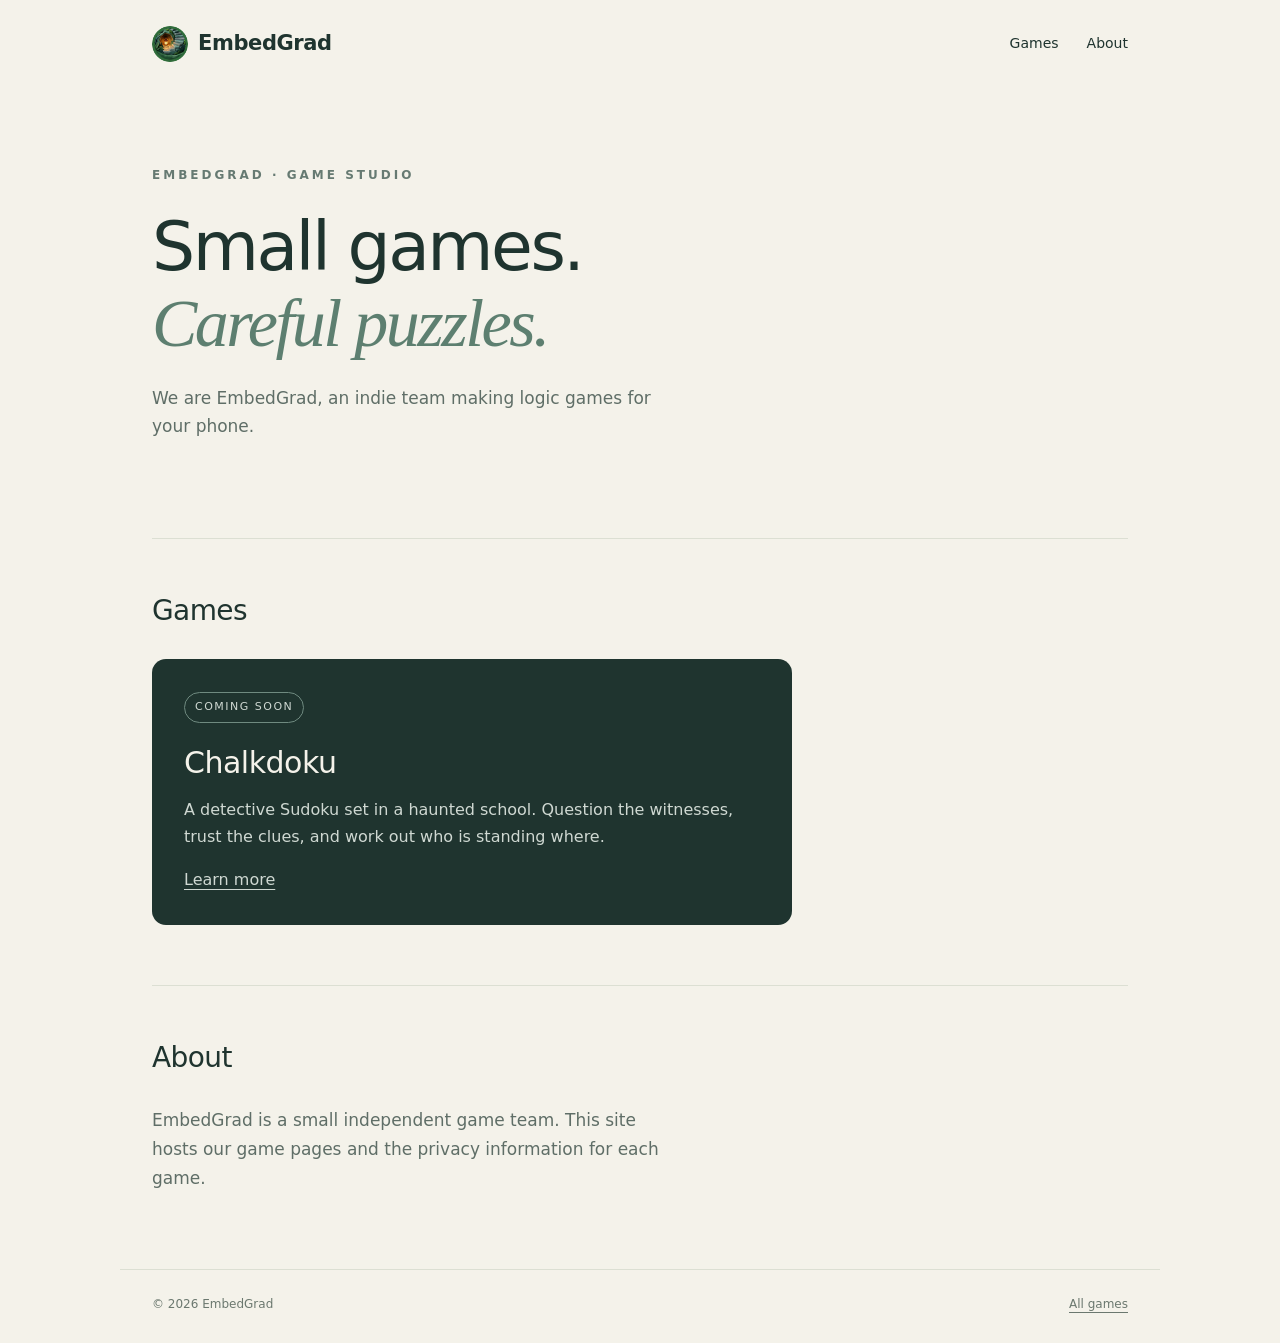
==== en/index.html @ cf071e27 "feat: 团队 logo（台阶与灯徽章）、小图标、favicon，页头加图标 Co-Authored-By: Claude Sonnet 5.5 <noreply@anthropic.com>" ====
<!doctype html>
<html lang="en">
<head>
<meta charset="utf-8">
<meta name="viewport" content="width=device-width,initial-scale=1">
<title>EmbedGrad — Game Studio</title>
<meta name="description" content="EmbedGrad is an indie game team. Our first game, Chalkdoku, is a detective Sudoku set in a haunted school.">
<meta name="theme-color" content="#1f342f">
<link rel="stylesheet" href="/assets/style.css">
<link rel="canonical" href="https://embedgrad.github.io/en/">
<link rel="icon" href="/favicon.ico" sizes="any"><link rel="icon" type="image/png" sizes="32x32" href="/assets/brand/icon-32.png"><link rel="icon" type="image/png" sizes="192x192" href="/assets/brand/icon-192.png"><link rel="apple-touch-icon" href="/assets/brand/apple-touch-icon.png"></head>
<body>
<header>
  <a class="brand" href="/en/" aria-label="EmbedGrad home"><img src="/assets/brand/icon-64.png" width="36" height="36" alt="">EmbedGrad</a>
  <nav aria-label="Main navigation"><a href="/en/#games">Games</a><a href="/en/#about">About</a></nav>
</header>
<main>
  <section class="hero">
    <span class="eyebrow">EmbedGrad · Game Studio</span>
    <h1>Small games.<br><em>Careful puzzles.</em></h1>
    <p class="lead">We are EmbedGrad, an indie team making logic games for your phone.</p>
  </section>
  <section class="section" id="games">
    <h2>Games</h2>
    <article class="game-card">
      <span class="tag">Coming soon</span>
      <h3>Chalkdoku</h3>
      <p>A detective Sudoku set in a haunted school. Question the witnesses, trust the clues, and work out who is standing where.</p>
      <p style="margin-top:16px"><a href="/en/games/chalkdoku/">Learn more</a></p>
    </article>
  </section>
  <section class="section" id="about">
    <h2>About</h2>
    <p class="lead">EmbedGrad is a small independent game team. This site hosts our game pages and the privacy information for each game.</p>
  </section>
</main>
<footer><span>© 2026 EmbedGrad</span><a href="/en/#games">All games</a></footer>
</body>
</html>
---- assets/style.css ----
*{box-sizing:border-box}
html{scroll-behavior:smooth}
body{margin:0;background:#f4f2ea;color:#1f342f;font-family:Inter,"Segoe UI",system-ui,sans-serif;line-height:1.7}
a{color:inherit;text-underline-offset:4px}
a:hover{color:#8a6a3a}
a:focus-visible{outline:3px solid #b47b36;outline-offset:4px}
header,main,footer{max-width:1040px;margin:auto;padding:0 32px}
header{height:88px;display:flex;align-items:center;justify-content:space-between;gap:20px}
.brand{display:inline-flex;align-items:center;gap:10px;font-weight:700;font-size:21px;letter-spacing:-.4px;text-decoration:none}
.brand img{display:block;border-radius:50%}
nav{display:flex;gap:28px;font-size:14px}
nav a{text-decoration:none}
.eyebrow{font-size:12px;letter-spacing:3px;text-transform:uppercase;font-weight:600;color:#667a72}
.hero{padding:72px 0 80px}
h1,h2,h3,p{margin-top:0}
h1{font-size:clamp(40px,6vw,68px);line-height:1.12;letter-spacing:-2.5px;font-weight:500;margin:22px 0}
h1 em{font-family:Georgia,serif;font-weight:400;color:#5d7f70}
.lead{color:#5f6e67;max-width:520px;font-size:17px}
.section{padding:48px 0 60px;border-top:1px solid #dcdfd3}
h2{font-size:28px;font-weight:500;letter-spacing:-.6px;margin-bottom:24px}
.game-card{padding:32px;background:#1f342f;color:#f4f2ea;border-radius:14px;max-width:640px}
.game-card h3{font-size:30px;font-weight:500;margin:14px 0 8px;letter-spacing:-.5px}
.game-card p{color:#cfd8d2;margin-bottom:0}
.tag{font-size:11px;letter-spacing:1.5px;text-transform:uppercase;border:1px solid #6f8a80;border-radius:20px;padding:5px 10px;display:inline-block;color:#cfd8d2}
.legal-hero{padding:48px 0 32px}
.legal-hero h1{font-size:44px;letter-spacing:-1.6px;margin:16px 0}
.policy{max-width:760px;padding-bottom:70px}
.policy h2{font-size:22px;margin:34px 0 12px}
.policy p,.policy li{font-size:15px;color:#4a5e55}
.policy li+li{margin-top:8px}
.note{border-left:3px solid #9d8c5b;background:#ece9d8;padding:14px 18px;font-size:14px}
footer{border-top:1px solid #dcdfd3;display:flex;justify-content:space-between;flex-wrap:wrap;gap:12px 20px;padding-top:24px;padding-bottom:28px;font-size:12px;color:#6b786f}
@media(max-width:760px){header,main,footer{padding-left:20px;padding-right:20px}header{height:72px}.hero{padding:40px 0 48px}.game-card{padding:22px}.legal-hero h1{font-size:34px}}
@media(prefers-reduced-motion:reduce){html{scroll-behavior:auto}}
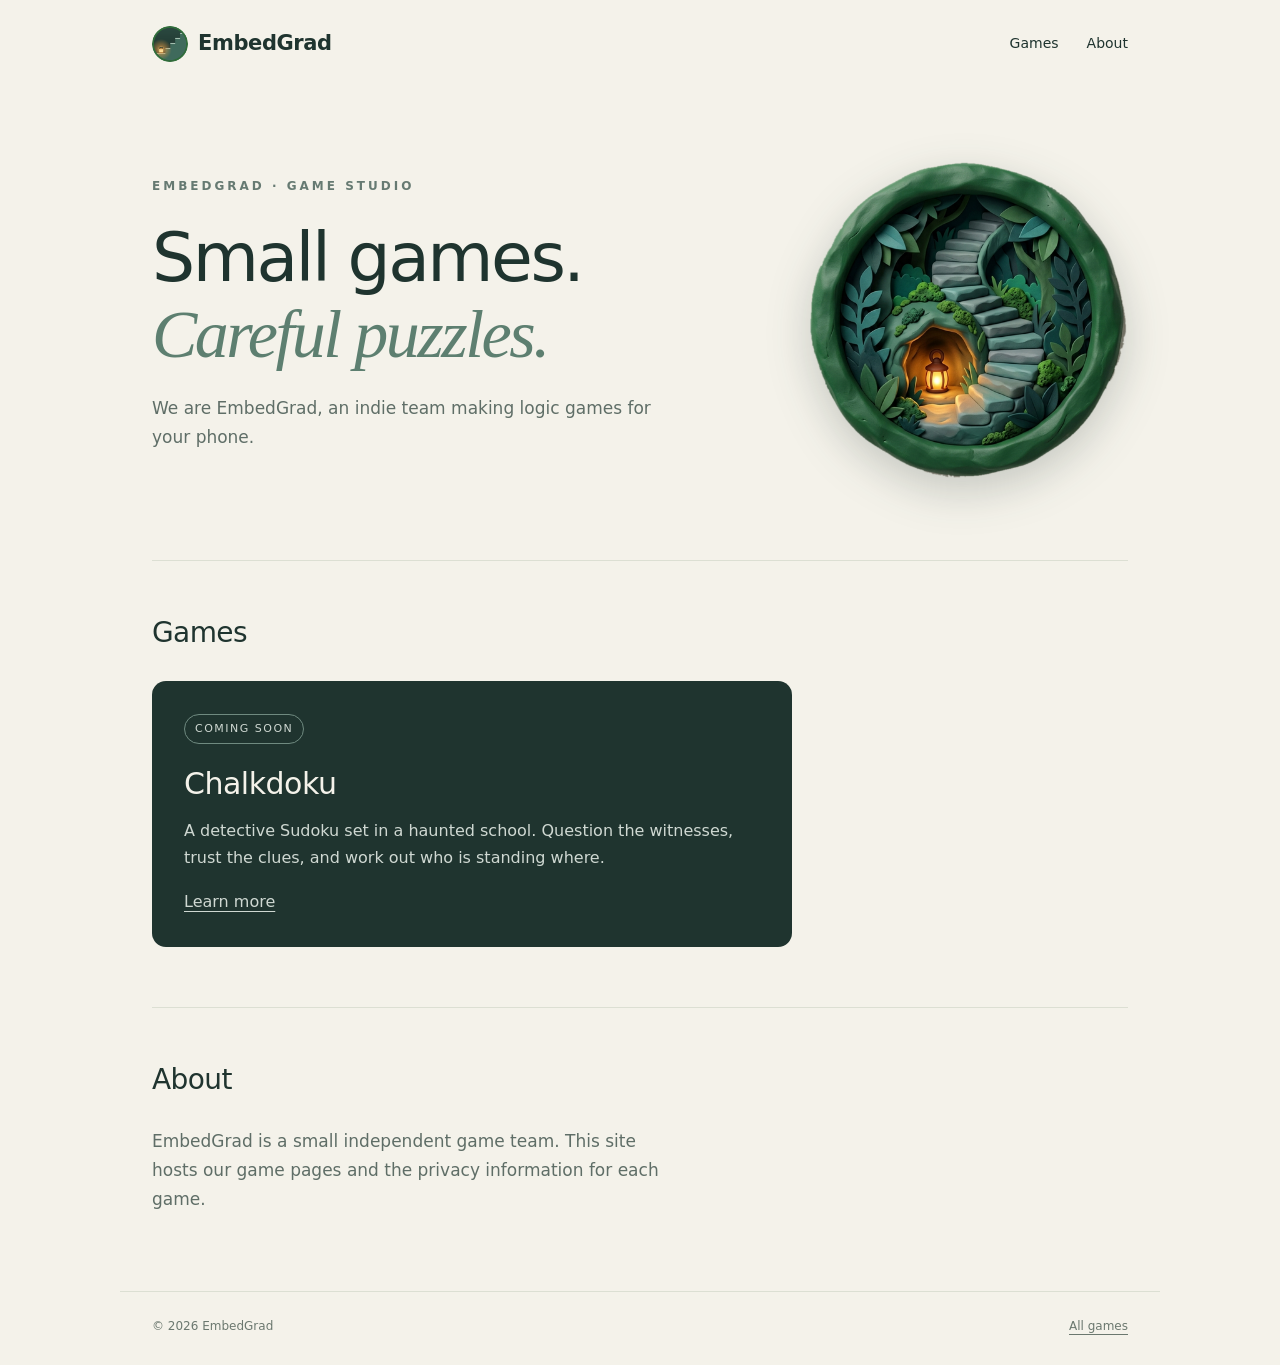
==== commit 0f3b2e41: "feat: 另绘简易图标（页头/favicon/Play），详细徽章作首页大图 Co-Authored-By: Claude Sonnet 5.5 <noreply@anthropic.com>" ====
--- a/en/index.html
+++ b/en/index.html
@@ -8,17 +8,20 @@
 <meta name="theme-color" content="#1f342f">
 <link rel="stylesheet" href="/assets/style.css">
 <link rel="canonical" href="https://embedgrad.github.io/en/">
-<link rel="icon" href="/favicon.ico" sizes="any"><link rel="icon" type="image/png" sizes="32x32" href="/assets/brand/icon-32.png"><link rel="icon" type="image/png" sizes="192x192" href="/assets/brand/icon-192.png"><link rel="apple-touch-icon" href="/assets/brand/apple-touch-icon.png"></head>
+<link rel="icon" href="/favicon.ico" sizes="any"><link rel="icon" type="image/svg+xml" href="/assets/brand/icon.svg"><link rel="icon" type="image/png" sizes="32x32" href="/assets/brand/icon-32.png"><link rel="icon" type="image/png" sizes="192x192" href="/assets/brand/icon-192.png"><link rel="apple-touch-icon" href="/assets/brand/apple-touch-icon.png"></head>
 <body>
 <header>
   <a class="brand" href="/en/" aria-label="EmbedGrad home"><img src="/assets/brand/icon-64.png" width="36" height="36" alt="">EmbedGrad</a>
   <nav aria-label="Main navigation"><a href="/en/#games">Games</a><a href="/en/#about">About</a></nav>
 </header>
 <main>
-  <section class="hero">
-    <span class="eyebrow">EmbedGrad · Game Studio</span>
-    <h1>Small games.<br><em>Careful puzzles.</em></h1>
-    <p class="lead">We are EmbedGrad, an indie team making logic games for your phone.</p>
+  <section class="hero hero-split">
+    <div>
+      <span class="eyebrow">EmbedGrad · Game Studio</span>
+      <h1>Small games.<br><em>Careful puzzles.</em></h1>
+      <p class="lead">We are EmbedGrad, an indie team making logic games for your phone.</p>
+    </div>
+    <img class="hero-mark" src="/assets/brand/logo-512.png" width="320" height="320" alt="EmbedGrad emblem: a stone stairway winding down to a small lantern in a mossy hollow">
   </section>
   <section class="section" id="games">
     <h2>Games</h2>
--- a/assets/style.css
+++ b/assets/style.css
@@ -12,6 +12,8 @@
 nav a{text-decoration:none}
 .eyebrow{font-size:12px;letter-spacing:3px;text-transform:uppercase;font-weight:600;color:#667a72}
 .hero{padding:72px 0 80px}
+.hero-split{display:flex;align-items:center;justify-content:space-between;gap:48px}
+.hero-mark{flex:none;width:320px;height:auto;filter:drop-shadow(0 14px 22px rgba(31,52,47,.22))}
 h1,h2,h3,p{margin-top:0}
 h1{font-size:clamp(40px,6vw,68px);line-height:1.12;letter-spacing:-2.5px;font-weight:500;margin:22px 0}
 h1 em{font-family:Georgia,serif;font-weight:400;color:#5d7f70}
@@ -30,5 +32,5 @@
 .policy li+li{margin-top:8px}
 .note{border-left:3px solid #9d8c5b;background:#ece9d8;padding:14px 18px;font-size:14px}
 footer{border-top:1px solid #dcdfd3;display:flex;justify-content:space-between;flex-wrap:wrap;gap:12px 20px;padding-top:24px;padding-bottom:28px;font-size:12px;color:#6b786f}
-@media(max-width:760px){header,main,footer{padding-left:20px;padding-right:20px}header{height:72px}.hero{padding:40px 0 48px}.game-card{padding:22px}.legal-hero h1{font-size:34px}}
+@media(max-width:760px){.hero-split{flex-direction:column-reverse;align-items:flex-start;gap:28px}.hero-mark{width:200px}header,main,footer{padding-left:20px;padding-right:20px}header{height:72px}.hero{padding:40px 0 48px}.game-card{padding:22px}.legal-hero h1{font-size:34px}}
 @media(prefers-reduced-motion:reduce){html{scroll-behavior:auto}}
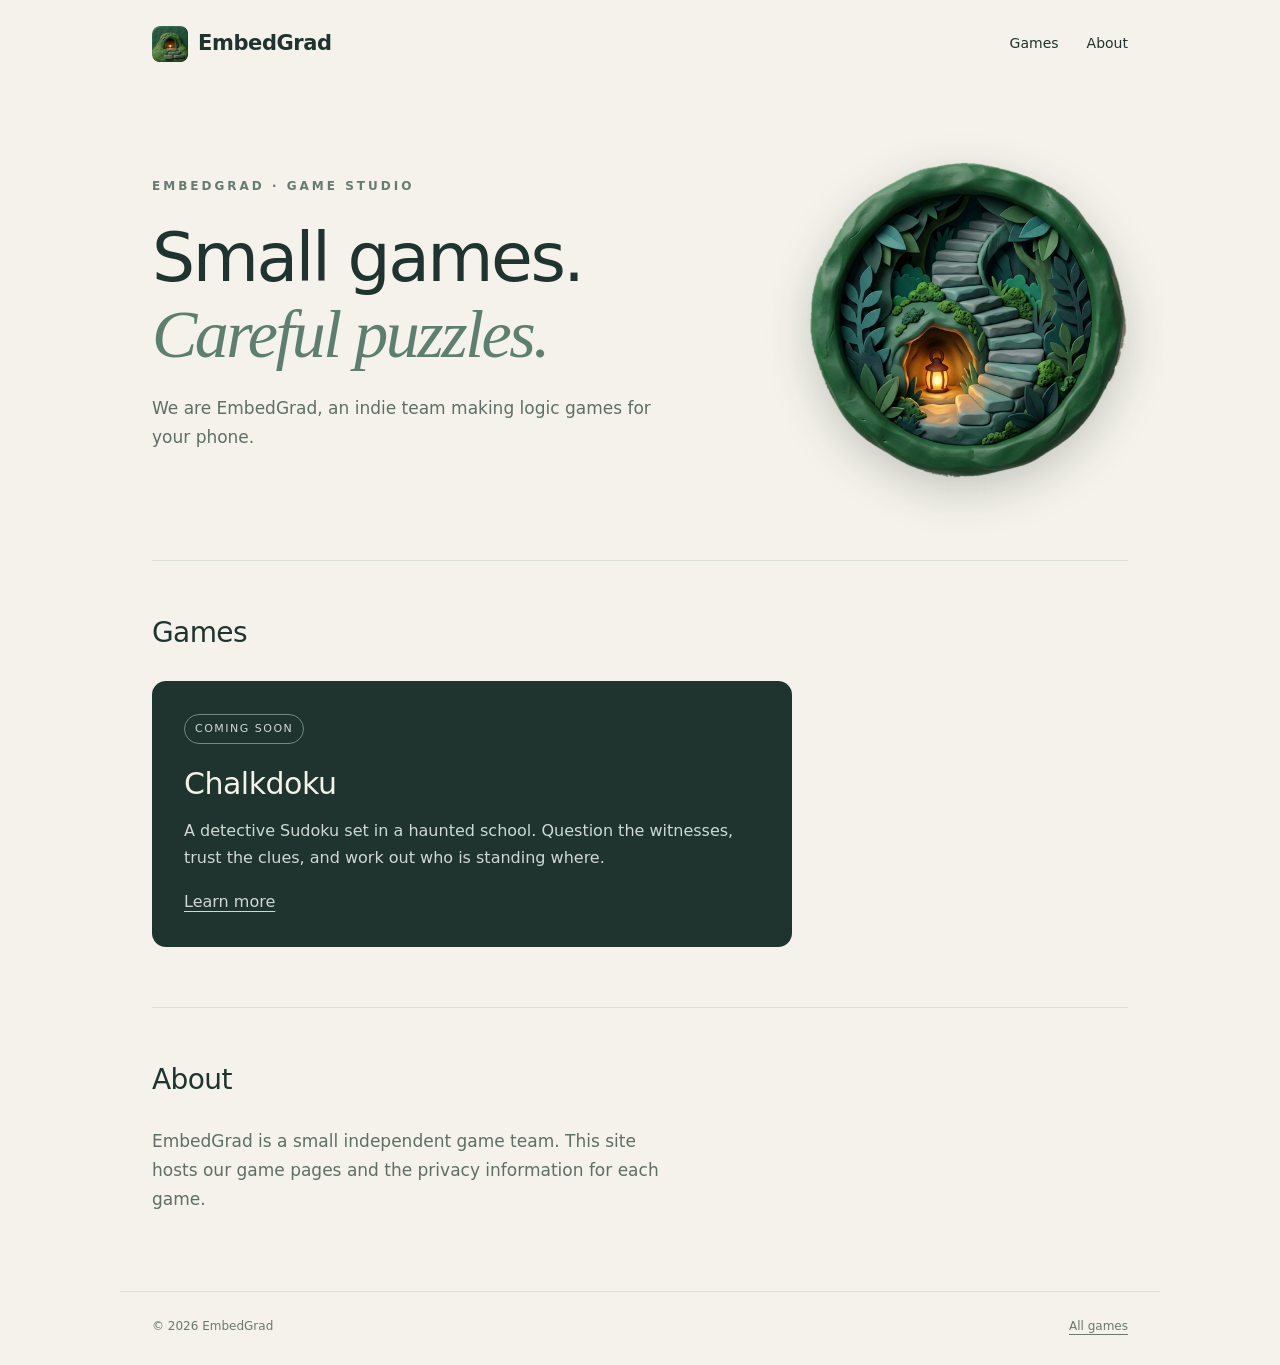
==== commit f73a599c: "feat: 简易图标改为泥塑山洞加灯（由大徽章生成），移除 SVG 图标 Co-Authored-By: Claude Sonnet 5.5 <noreply@anthropic.com>" ====
--- a/en/index.html
+++ b/en/index.html
@@ -8,7 +8,7 @@
 <meta name="theme-color" content="#1f342f">
 <link rel="stylesheet" href="/assets/style.css">
 <link rel="canonical" href="https://embedgrad.github.io/en/">
-<link rel="icon" href="/favicon.ico" sizes="any"><link rel="icon" type="image/svg+xml" href="/assets/brand/icon.svg"><link rel="icon" type="image/png" sizes="32x32" href="/assets/brand/icon-32.png"><link rel="icon" type="image/png" sizes="192x192" href="/assets/brand/icon-192.png"><link rel="apple-touch-icon" href="/assets/brand/apple-touch-icon.png"></head>
+<link rel="icon" href="/favicon.ico" sizes="any"><link rel="icon" type="image/png" sizes="32x32" href="/assets/brand/icon-32.png"><link rel="icon" type="image/png" sizes="192x192" href="/assets/brand/icon-192.png"><link rel="apple-touch-icon" href="/assets/brand/apple-touch-icon.png"></head>
 <body>
 <header>
   <a class="brand" href="/en/" aria-label="EmbedGrad home"><img src="/assets/brand/icon-64.png" width="36" height="36" alt="">EmbedGrad</a>
--- a/assets/style.css
+++ b/assets/style.css
@@ -7,7 +7,7 @@
 header,main,footer{max-width:1040px;margin:auto;padding:0 32px}
 header{height:88px;display:flex;align-items:center;justify-content:space-between;gap:20px}
 .brand{display:inline-flex;align-items:center;gap:10px;font-weight:700;font-size:21px;letter-spacing:-.4px;text-decoration:none}
-.brand img{display:block;border-radius:50%}
+.brand img{display:block}
 nav{display:flex;gap:28px;font-size:14px}
 nav a{text-decoration:none}
 .eyebrow{font-size:12px;letter-spacing:3px;text-transform:uppercase;font-weight:600;color:#667a72}
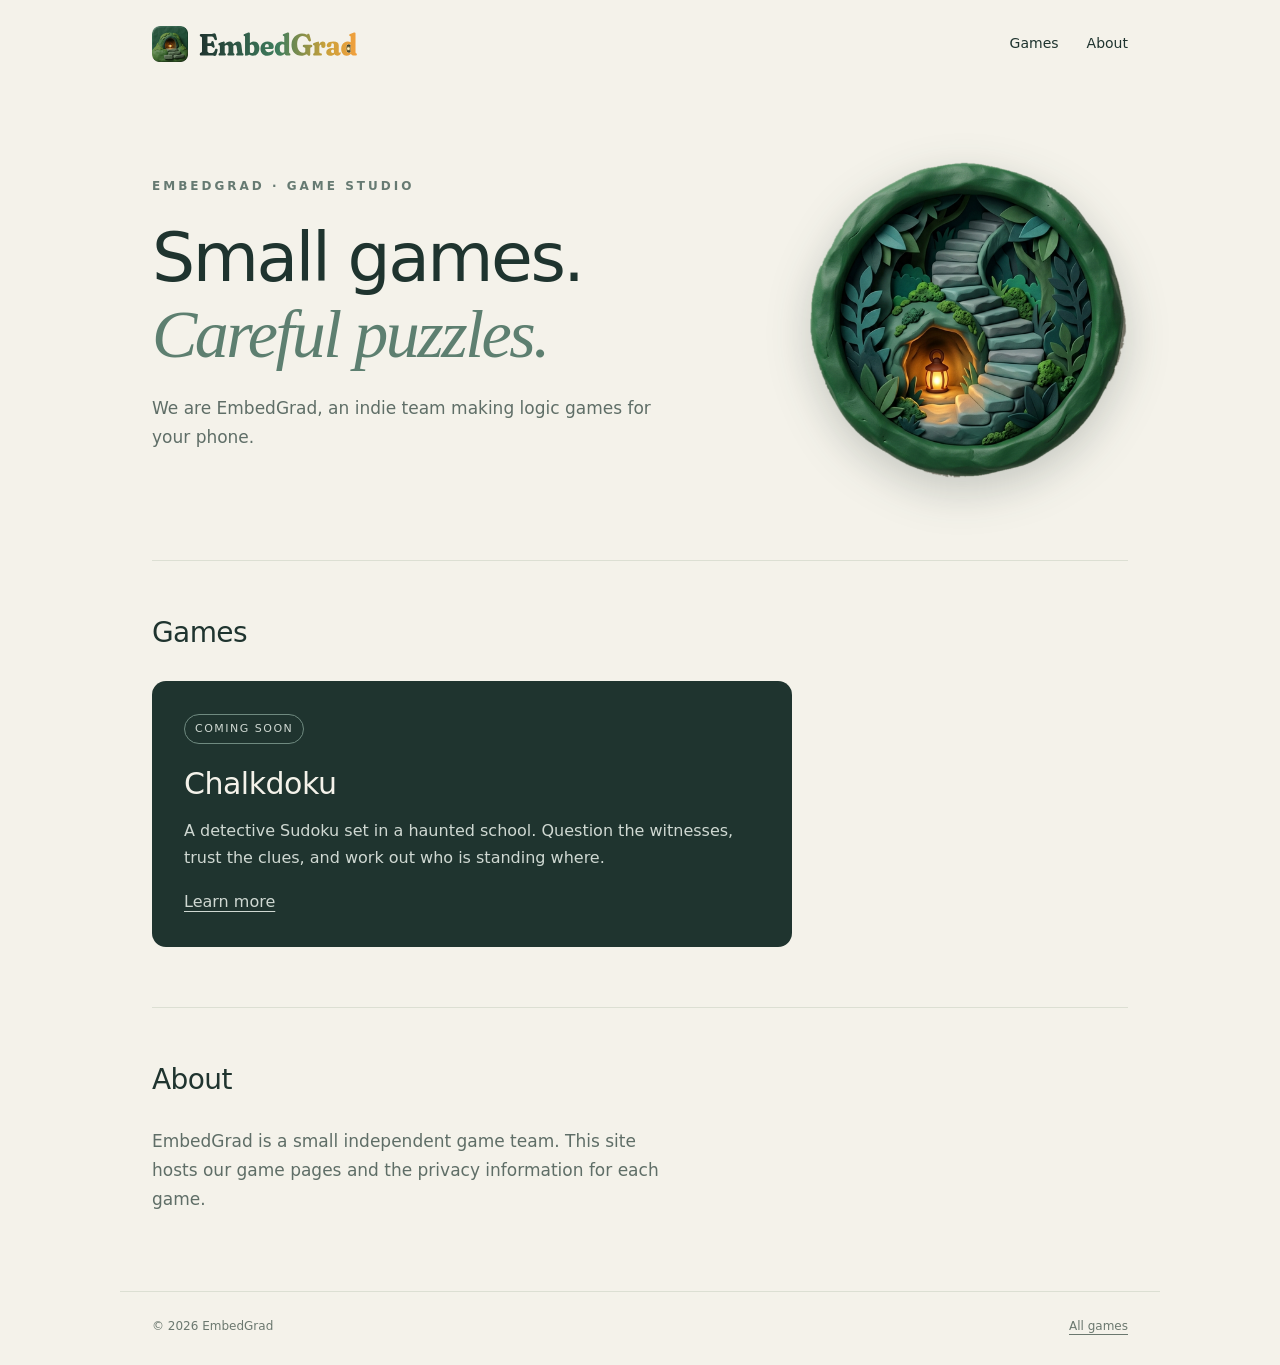
==== commit 2e9df93d: "feat: EmbedGrad 字标（渐变加 d 里的亮点）、横竖排组合、分享预览图，页头换用字标 Co-Authored-By: Claude Sonnet 5.5 <noreply@anthrop" ====
--- a/en/index.html
+++ b/en/index.html
@@ -8,10 +8,10 @@
 <meta name="theme-color" content="#1f342f">
 <link rel="stylesheet" href="/assets/style.css">
 <link rel="canonical" href="https://embedgrad.github.io/en/">
-<link rel="icon" href="/favicon.ico" sizes="any"><link rel="icon" type="image/png" sizes="32x32" href="/assets/brand/icon-32.png"><link rel="icon" type="image/png" sizes="192x192" href="/assets/brand/icon-192.png"><link rel="apple-touch-icon" href="/assets/brand/apple-touch-icon.png"></head>
+<meta property="og:type" content="website"><meta property="og:title" content="EmbedGrad"><meta property="og:url" content="https://embedgrad.github.io/en/"><meta property="og:image" content="https://embedgrad.github.io/assets/brand/social-preview.png"><meta name="twitter:card" content="summary_large_image"><link rel="icon" href="/favicon.ico" sizes="any"><link rel="icon" type="image/png" sizes="32x32" href="/assets/brand/icon-32.png"><link rel="icon" type="image/png" sizes="192x192" href="/assets/brand/icon-192.png"><link rel="apple-touch-icon" href="/assets/brand/apple-touch-icon.png"></head>
 <body>
 <header>
-  <a class="brand" href="/en/" aria-label="EmbedGrad home"><img src="/assets/brand/icon-64.png" width="36" height="36" alt="">EmbedGrad</a>
+  <a class="brand" href="/en/" aria-label="EmbedGrad home"><img src="/assets/brand/icon-64.png" width="36" height="36" alt=""><img class="wordmark" src="/assets/brand/wordmark.svg" height="26" alt="EmbedGrad"></a>
   <nav aria-label="Main navigation"><a href="/en/#games">Games</a><a href="/en/#about">About</a></nav>
 </header>
 <main>
--- a/assets/style.css
+++ b/assets/style.css
@@ -8,6 +8,7 @@
 header{height:88px;display:flex;align-items:center;justify-content:space-between;gap:20px}
 .brand{display:inline-flex;align-items:center;gap:10px;font-weight:700;font-size:21px;letter-spacing:-.4px;text-decoration:none}
 .brand img{display:block}
+.brand img.wordmark{height:26px;width:auto}
 nav{display:flex;gap:28px;font-size:14px}
 nav a{text-decoration:none}
 .eyebrow{font-size:12px;letter-spacing:3px;text-transform:uppercase;font-weight:600;color:#667a72}
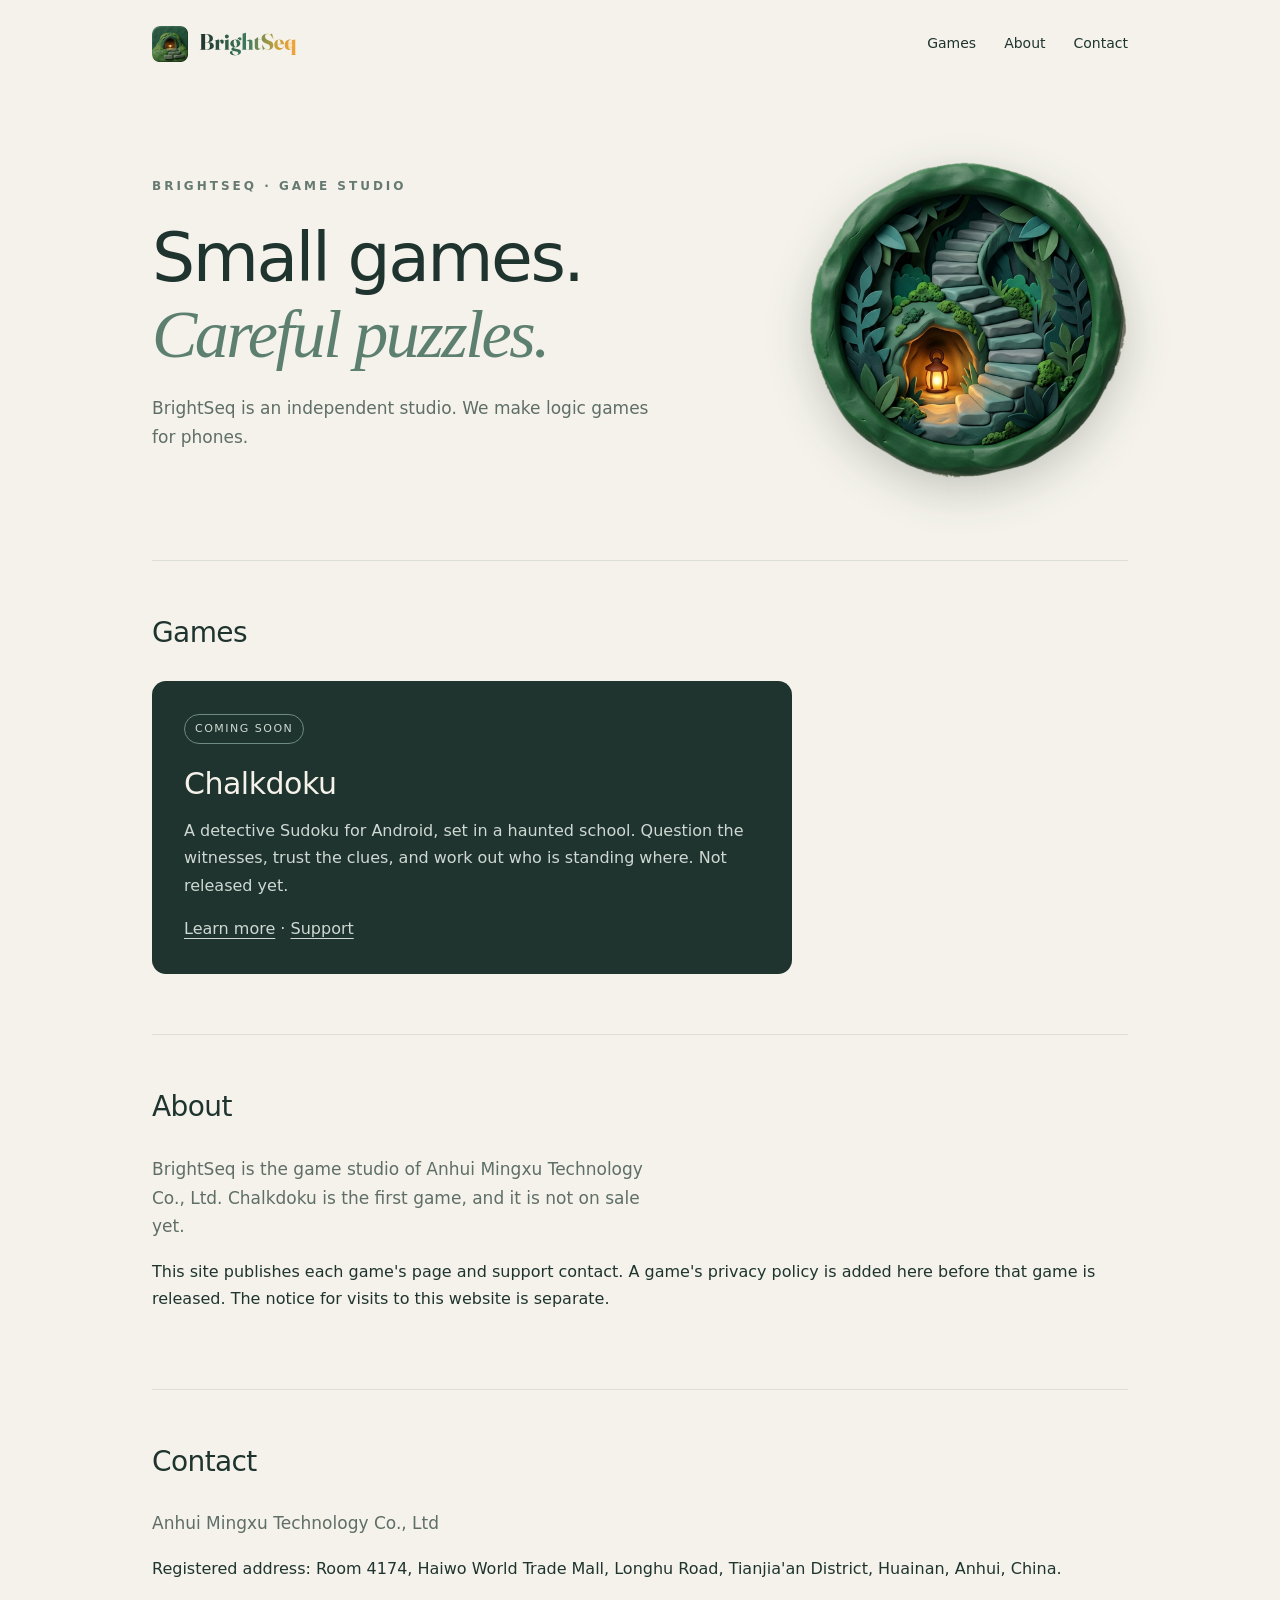
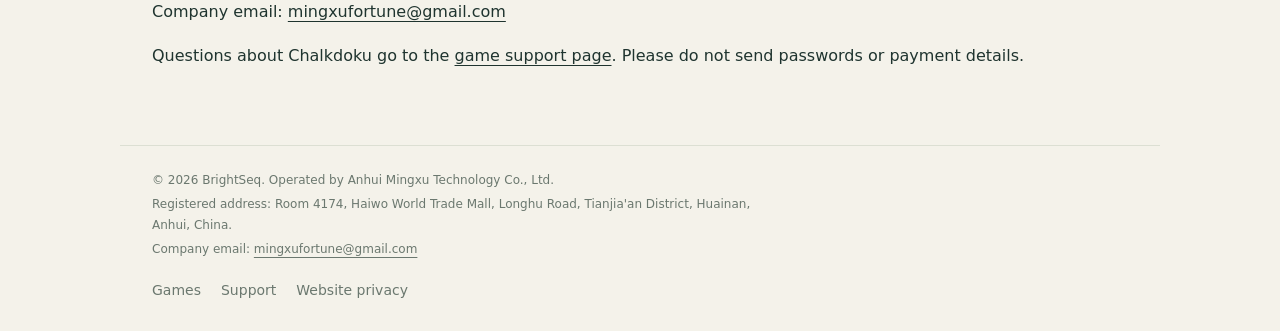
==== commit 185cbaf4: "feat: 将站点标识改为 BrightSeq，并公开公司主体 页头字标与分享图改为 BrightSeq。首页、页脚和网站隐私说明写明 Anhui Mingxu Technology Co., Ltd" ====
--- a/en/index.html
+++ b/en/index.html
@@ -3,40 +3,59 @@
 <head>
 <meta charset="utf-8">
 <meta name="viewport" content="width=device-width,initial-scale=1">
-<title>EmbedGrad — Game Studio</title>
-<meta name="description" content="EmbedGrad is an indie game team. Our first game, Chalkdoku, is a detective Sudoku set in a haunted school.">
+<title>BrightSeq — Game Studio</title>
+<meta name="description" content="BrightSeq is an independent studio making logic games. Chalkdoku, a detective Sudoku for Android, is not released yet.">
 <meta name="theme-color" content="#1f342f">
 <link rel="stylesheet" href="/assets/style.css">
-<link rel="canonical" href="https://embedgrad.github.io/en/">
-<meta property="og:type" content="website"><meta property="og:title" content="EmbedGrad"><meta property="og:url" content="https://embedgrad.github.io/en/"><meta property="og:image" content="https://embedgrad.github.io/assets/brand/social-preview.png"><meta name="twitter:card" content="summary_large_image"><link rel="icon" href="/favicon.ico" sizes="any"><link rel="icon" type="image/png" sizes="32x32" href="/assets/brand/icon-32.png"><link rel="icon" type="image/png" sizes="192x192" href="/assets/brand/icon-192.png"><link rel="apple-touch-icon" href="/assets/brand/apple-touch-icon.png"></head>
+<link rel="canonical" href="https://brightseq.com/en/">
+<meta property="og:type" content="website"><meta property="og:site_name" content="BrightSeq"><meta property="og:title" content="BrightSeq — Game Studio"><meta property="og:description" content="BrightSeq is an independent studio making logic games. Chalkdoku, a detective Sudoku for Android, is not released yet."><meta property="og:url" content="https://brightseq.com/en/"><meta property="og:image" content="https://brightseq.com/assets/brand/social-preview.png"><meta name="twitter:card" content="summary_large_image"><link rel="icon" href="/favicon.ico" sizes="any"><link rel="icon" type="image/png" sizes="32x32" href="/assets/brand/icon-32.png"><link rel="icon" type="image/png" sizes="192x192" href="/assets/brand/icon-192.png"><link rel="apple-touch-icon" href="/assets/brand/apple-touch-icon.png">
+<script type="application/ld+json">
+{"@context":"https://schema.org","@type":"Organization","name":"BrightSeq","legalName":"Anhui Mingxu Technology Co., Ltd","url":"https://brightseq.com/en/","logo":"https://brightseq.com/assets/brand/logo-512.png","email":"mingxufortune@gmail.com","address":{"@type":"PostalAddress","streetAddress":"Room 4174, Haiwo World Trade Mall, Longhu Road, Tianjia'an District","addressLocality":"Huainan","addressRegion":"Anhui","addressCountry":"CN"}}
+</script>
+</head>
 <body>
 <header>
-  <a class="brand" href="/en/" aria-label="EmbedGrad home"><img src="/assets/brand/icon-64.png" width="36" height="36" alt=""><img class="wordmark" src="/assets/brand/wordmark.svg" height="26" alt="EmbedGrad"></a>
-  <nav aria-label="Main navigation"><a href="/en/#games">Games</a><a href="/en/#about">About</a></nav>
+  <a class="brand" href="/en/" aria-label="BrightSeq home"><img src="/assets/brand/icon-64.png" width="36" height="36" alt=""><img class="wordmark" src="/assets/brand/wordmark.svg" height="26" alt="BrightSeq"></a>
+  <nav aria-label="Main navigation"><a href="/en/#games">Games</a><a href="/en/#about">About</a><a href="/en/#contact">Contact</a></nav>
 </header>
 <main>
   <section class="hero hero-split">
     <div>
-      <span class="eyebrow">EmbedGrad · Game Studio</span>
+      <span class="eyebrow">BrightSeq · Game Studio</span>
       <h1>Small games.<br><em>Careful puzzles.</em></h1>
-      <p class="lead">We are EmbedGrad, an indie team making logic games for your phone.</p>
+      <p class="lead">BrightSeq is an independent studio. We make logic games for phones.</p>
     </div>
-    <img class="hero-mark" src="/assets/brand/logo-512.png" width="320" height="320" alt="EmbedGrad emblem: a stone stairway winding down to a small lantern in a mossy hollow">
+    <img class="hero-mark" src="/assets/brand/logo-512.png" width="320" height="320" alt="BrightSeq emblem: a stone stairway winding down to a small lantern in a mossy hollow">
   </section>
   <section class="section" id="games">
     <h2>Games</h2>
     <article class="game-card">
       <span class="tag">Coming soon</span>
       <h3>Chalkdoku</h3>
-      <p>A detective Sudoku set in a haunted school. Question the witnesses, trust the clues, and work out who is standing where.</p>
-      <p style="margin-top:16px"><a href="/en/games/chalkdoku/">Learn more</a></p>
+      <p>A detective Sudoku for Android, set in a haunted school. Question the witnesses, trust the clues, and work out who is standing where. Not released yet.</p>
+      <p style="margin-top:16px"><a href="/en/games/chalkdoku/">Learn more</a> · <a href="/en/games/chalkdoku/support/">Support</a></p>
     </article>
   </section>
   <section class="section" id="about">
     <h2>About</h2>
-    <p class="lead">EmbedGrad is a small independent game team. This site hosts our game pages and the privacy information for each game.</p>
+    <p class="lead">BrightSeq is the game studio of Anhui Mingxu Technology Co., Ltd. Chalkdoku is the first game, and it is not on sale yet.</p>
+    <p>This site publishes each game's page and support contact. A game's privacy policy is added here before that game is released. The notice for visits to this website is separate.</p>
+  </section>
+  <section class="section" id="contact">
+    <h2>Contact</h2>
+    <p class="lead">Anhui Mingxu Technology Co., Ltd</p>
+    <p>Registered address: Room 4174, Haiwo World Trade Mall, Longhu Road, Tianjia'an District, Huainan, Anhui, China.</p>
+    <p>Company email: <a href="mailto:mingxufortune@gmail.com">mingxufortune@gmail.com</a></p>
+    <p>Questions about Chalkdoku go to the <a href="/en/games/chalkdoku/support/">game support page</a>. Please do not send passwords or payment details.</p>
   </section>
 </main>
-<footer><span>© 2026 EmbedGrad</span><a href="/en/#games">All games</a></footer>
+<footer>
+  <div class="legal-id">
+    <p>© 2026 BrightSeq. Operated by Anhui Mingxu Technology Co., Ltd.</p>
+    <p>Registered address: Room 4174, Haiwo World Trade Mall, Longhu Road, Tianjia'an District, Huainan, Anhui, China.</p>
+    <p>Company email: <a href="mailto:mingxufortune@gmail.com">mingxufortune@gmail.com</a></p>
+  </div>
+  <nav class="footer-links" aria-label="Footer"><a href="/en/#games">Games</a><a href="/en/games/chalkdoku/support/">Support</a><a href="/en/privacy/">Website privacy</a></nav>
+</footer>
 </body>
 </html>
--- a/assets/style.css
+++ b/assets/style.css
@@ -32,6 +32,8 @@
 .policy p,.policy li{font-size:15px;color:#4a5e55}
 .policy li+li{margin-top:8px}
 .note{border-left:3px solid #9d8c5b;background:#ece9d8;padding:14px 18px;font-size:14px}
-footer{border-top:1px solid #dcdfd3;display:flex;justify-content:space-between;flex-wrap:wrap;gap:12px 20px;padding-top:24px;padding-bottom:28px;font-size:12px;color:#6b786f}
-@media(max-width:760px){.hero-split{flex-direction:column-reverse;align-items:flex-start;gap:28px}.hero-mark{width:200px}header,main,footer{padding-left:20px;padding-right:20px}header{height:72px}.hero{padding:40px 0 48px}.game-card{padding:22px}.legal-hero h1{font-size:34px}}
+footer{border-top:1px solid #dcdfd3;display:flex;flex-direction:column;align-items:flex-start;gap:16px;padding-top:24px;padding-bottom:28px;font-size:12px;color:#6b786f}
+.legal-id p{margin:0 0 4px;max-width:640px}
+.footer-links{display:flex;flex-wrap:wrap;gap:12px 20px}
+@media(max-width:760px){.hero-split{flex-direction:column-reverse;align-items:flex-start;gap:28px}.hero-mark{width:200px}header,main,footer{padding-left:20px;padding-right:20px}header{height:auto;min-height:72px;padding-top:16px;padding-bottom:16px;flex-wrap:wrap}nav{gap:16px}.hero{padding:40px 0 48px}.game-card{padding:22px}.legal-hero h1{font-size:34px}}
 @media(prefers-reduced-motion:reduce){html{scroll-behavior:auto}}
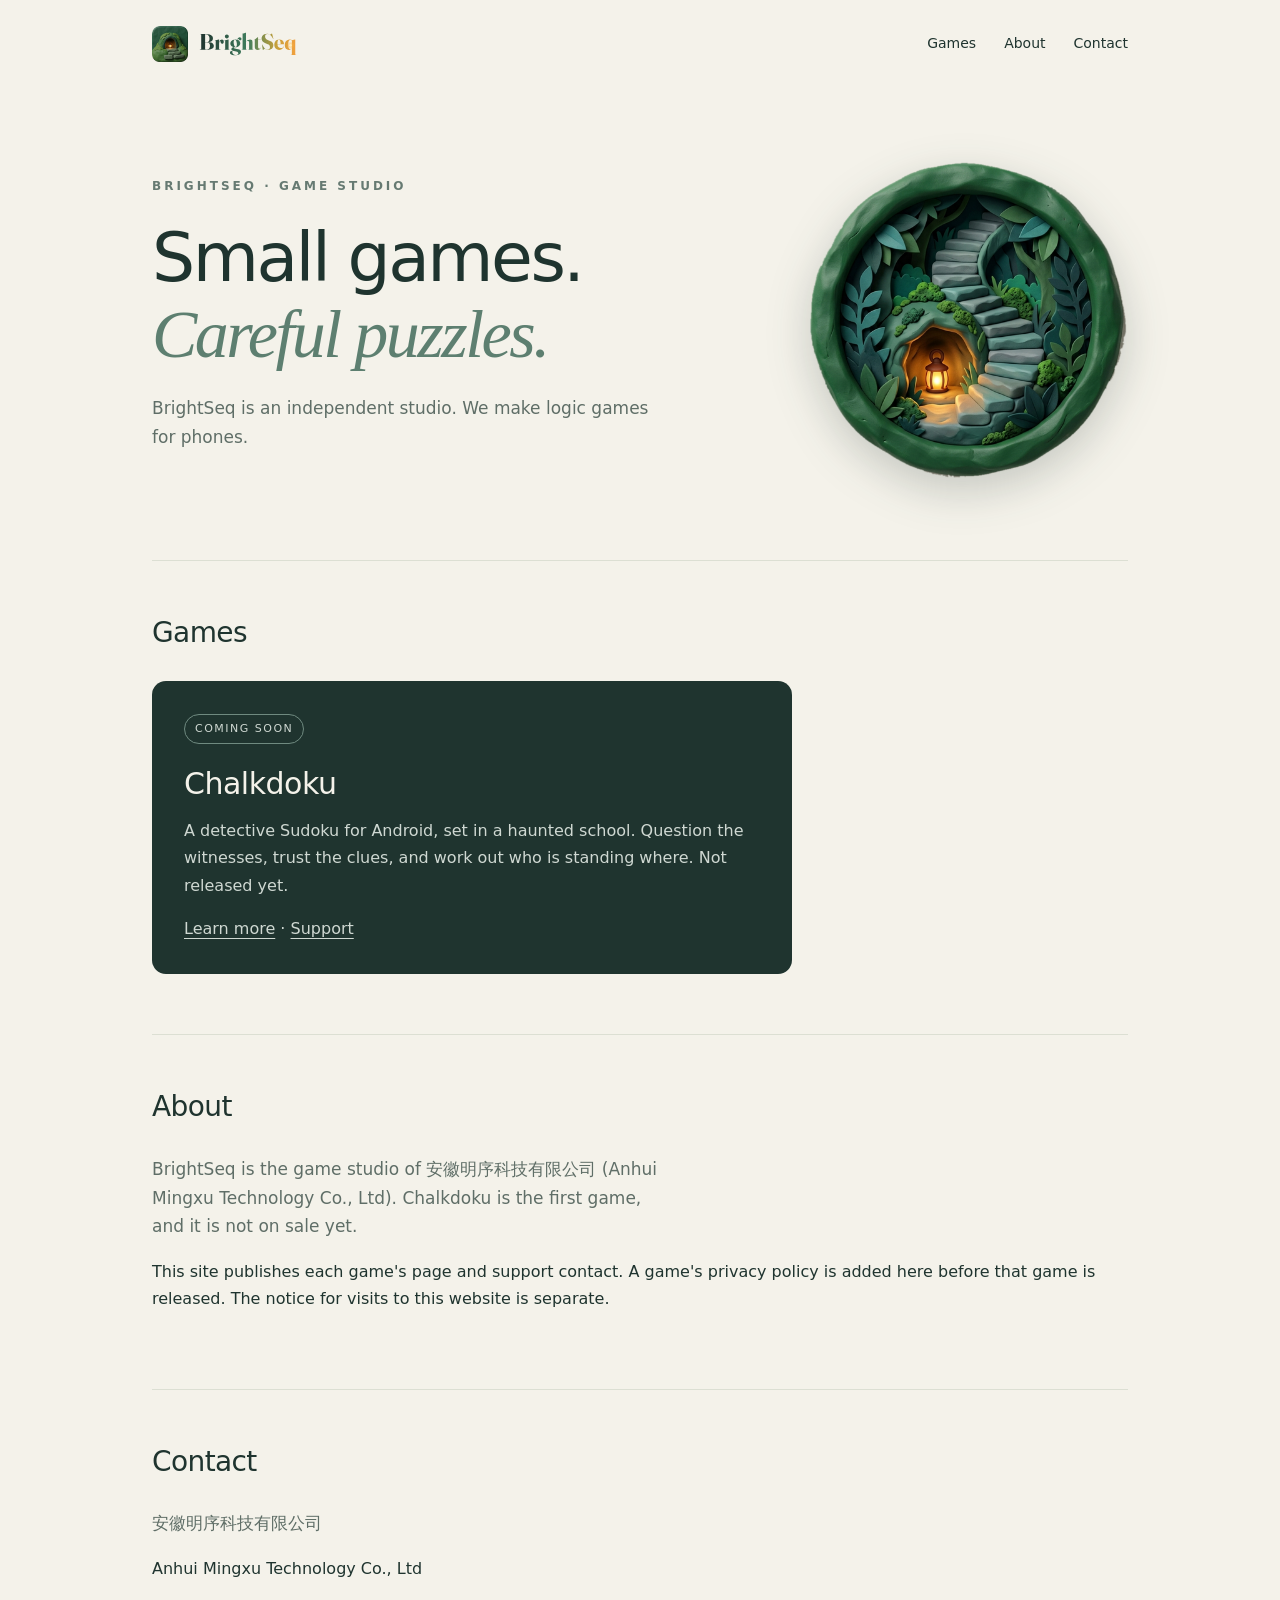
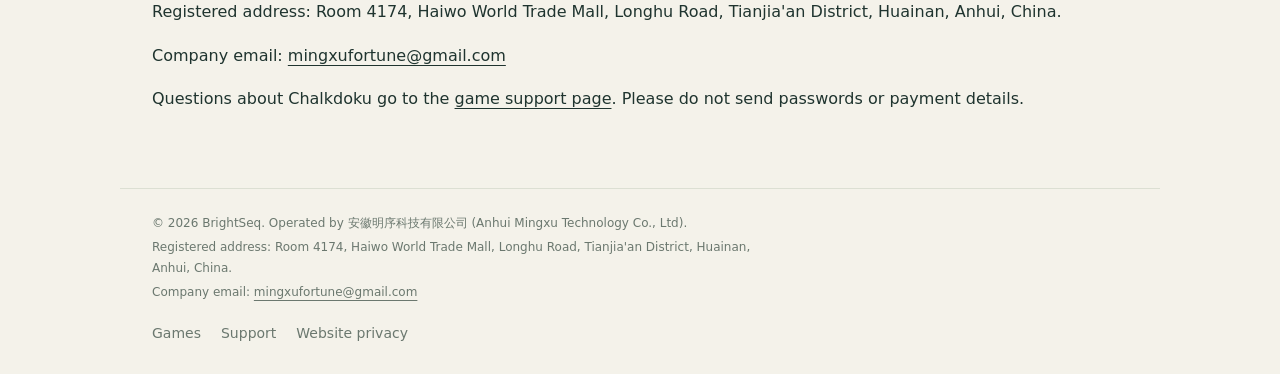
==== commit 4ec09024: "feat: 在站点注明注册中文名安徽明序科技有限公司 页脚、联系信息、网站隐私说明和首页组织数据同时保留英文译名。" ====
--- a/en/index.html
+++ b/en/index.html
@@ -10,7 +10,7 @@
 <link rel="canonical" href="https://brightseq.com/en/">
 <meta property="og:type" content="website"><meta property="og:site_name" content="BrightSeq"><meta property="og:title" content="BrightSeq — Game Studio"><meta property="og:description" content="BrightSeq is an independent studio making logic games. Chalkdoku, a detective Sudoku for Android, is not released yet."><meta property="og:url" content="https://brightseq.com/en/"><meta property="og:image" content="https://brightseq.com/assets/brand/social-preview.png"><meta name="twitter:card" content="summary_large_image"><link rel="icon" href="/favicon.ico" sizes="any"><link rel="icon" type="image/png" sizes="32x32" href="/assets/brand/icon-32.png"><link rel="icon" type="image/png" sizes="192x192" href="/assets/brand/icon-192.png"><link rel="apple-touch-icon" href="/assets/brand/apple-touch-icon.png">
 <script type="application/ld+json">
-{"@context":"https://schema.org","@type":"Organization","name":"BrightSeq","legalName":"Anhui Mingxu Technology Co., Ltd","url":"https://brightseq.com/en/","logo":"https://brightseq.com/assets/brand/logo-512.png","email":"mingxufortune@gmail.com","address":{"@type":"PostalAddress","streetAddress":"Room 4174, Haiwo World Trade Mall, Longhu Road, Tianjia'an District","addressLocality":"Huainan","addressRegion":"Anhui","addressCountry":"CN"}}
+{"@context":"https://schema.org","@type":"Organization","name":"BrightSeq","legalName":"安徽明序科技有限公司","alternateName":"Anhui Mingxu Technology Co., Ltd","url":"https://brightseq.com/en/","logo":"https://brightseq.com/assets/brand/logo-512.png","email":"mingxufortune@gmail.com","address":{"@type":"PostalAddress","streetAddress":"Room 4174, Haiwo World Trade Mall, Longhu Road, Tianjia'an District","addressLocality":"Huainan","addressRegion":"Anhui","addressCountry":"CN"}}
 </script>
 </head>
 <body>
@@ -38,12 +38,13 @@
   </section>
   <section class="section" id="about">
     <h2>About</h2>
-    <p class="lead">BrightSeq is the game studio of Anhui Mingxu Technology Co., Ltd. Chalkdoku is the first game, and it is not on sale yet.</p>
+    <p class="lead">BrightSeq is the game studio of 安徽明序科技有限公司 (Anhui Mingxu Technology Co., Ltd). Chalkdoku is the first game, and it is not on sale yet.</p>
     <p>This site publishes each game's page and support contact. A game's privacy policy is added here before that game is released. The notice for visits to this website is separate.</p>
   </section>
   <section class="section" id="contact">
     <h2>Contact</h2>
-    <p class="lead">Anhui Mingxu Technology Co., Ltd</p>
+    <p class="lead">安徽明序科技有限公司</p>
+    <p>Anhui Mingxu Technology Co., Ltd</p>
     <p>Registered address: Room 4174, Haiwo World Trade Mall, Longhu Road, Tianjia'an District, Huainan, Anhui, China.</p>
     <p>Company email: <a href="mailto:mingxufortune@gmail.com">mingxufortune@gmail.com</a></p>
     <p>Questions about Chalkdoku go to the <a href="/en/games/chalkdoku/support/">game support page</a>. Please do not send passwords or payment details.</p>
@@ -51,7 +52,7 @@
 </main>
 <footer>
   <div class="legal-id">
-    <p>© 2026 BrightSeq. Operated by Anhui Mingxu Technology Co., Ltd.</p>
+    <p>© 2026 BrightSeq. Operated by 安徽明序科技有限公司 (Anhui Mingxu Technology Co., Ltd).</p>
     <p>Registered address: Room 4174, Haiwo World Trade Mall, Longhu Road, Tianjia'an District, Huainan, Anhui, China.</p>
     <p>Company email: <a href="mailto:mingxufortune@gmail.com">mingxufortune@gmail.com</a></p>
   </div>
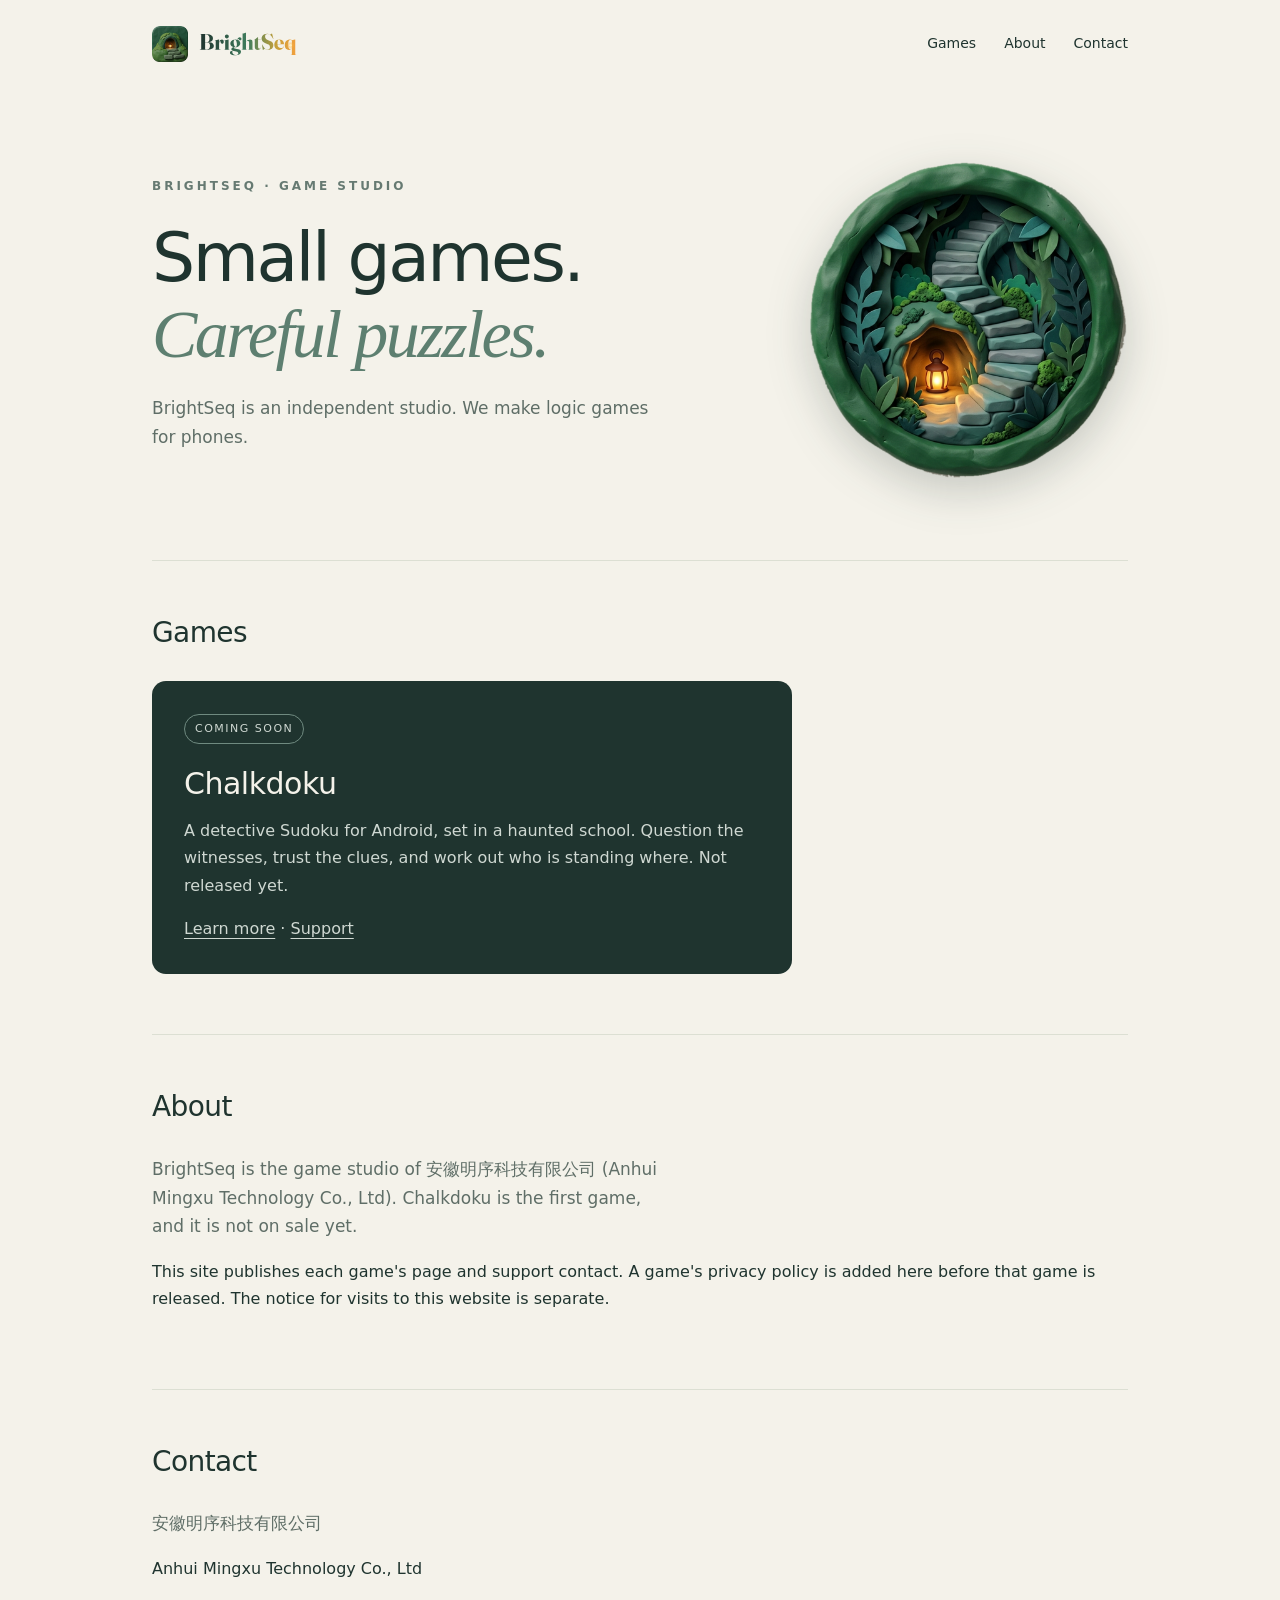
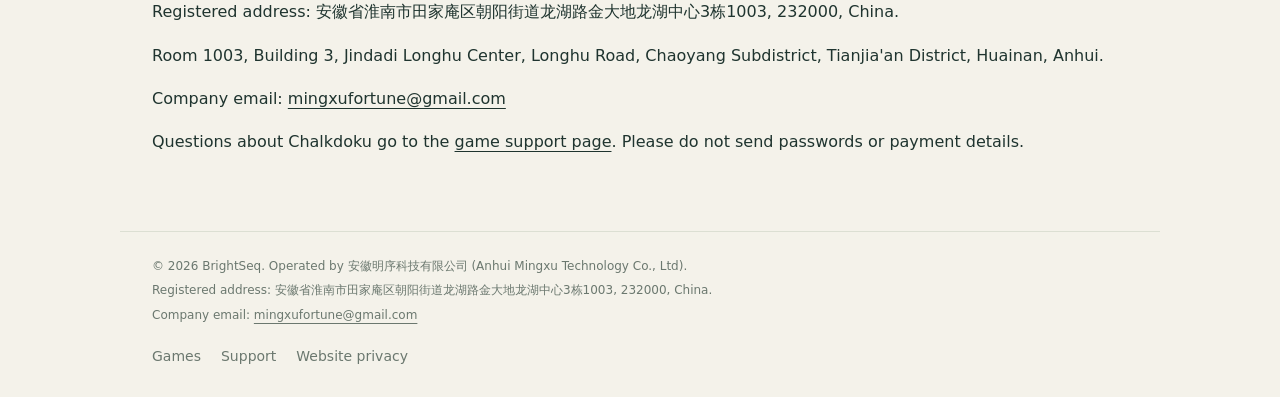
==== commit 09ba424b: "feat: 将注册地址改为付款资料中的淮南地址 旧的海沃世贸地址换成安徽省淮南市田家庵区朝阳街道龙湖路金大地龙湖中心3栋1003，邮编 232000。" ====
--- a/en/index.html
+++ b/en/index.html
@@ -10,7 +10,7 @@
 <link rel="canonical" href="https://brightseq.com/en/">
 <meta property="og:type" content="website"><meta property="og:site_name" content="BrightSeq"><meta property="og:title" content="BrightSeq — Game Studio"><meta property="og:description" content="BrightSeq is an independent studio making logic games. Chalkdoku, a detective Sudoku for Android, is not released yet."><meta property="og:url" content="https://brightseq.com/en/"><meta property="og:image" content="https://brightseq.com/assets/brand/social-preview.png"><meta name="twitter:card" content="summary_large_image"><link rel="icon" href="/favicon.ico" sizes="any"><link rel="icon" type="image/png" sizes="32x32" href="/assets/brand/icon-32.png"><link rel="icon" type="image/png" sizes="192x192" href="/assets/brand/icon-192.png"><link rel="apple-touch-icon" href="/assets/brand/apple-touch-icon.png">
 <script type="application/ld+json">
-{"@context":"https://schema.org","@type":"Organization","name":"BrightSeq","legalName":"安徽明序科技有限公司","alternateName":"Anhui Mingxu Technology Co., Ltd","url":"https://brightseq.com/en/","logo":"https://brightseq.com/assets/brand/logo-512.png","email":"mingxufortune@gmail.com","address":{"@type":"PostalAddress","streetAddress":"Room 4174, Haiwo World Trade Mall, Longhu Road, Tianjia'an District","addressLocality":"Huainan","addressRegion":"Anhui","addressCountry":"CN"}}
+{"@context":"https://schema.org","@type":"Organization","name":"BrightSeq","legalName":"安徽明序科技有限公司","alternateName":"Anhui Mingxu Technology Co., Ltd","url":"https://brightseq.com/en/","logo":"https://brightseq.com/assets/brand/logo-512.png","email":"mingxufortune@gmail.com","address":{"@type":"PostalAddress","streetAddress":"田家庵区朝阳街道龙湖路金大地龙湖中心3栋1003","addressLocality":"淮南市","addressRegion":"安徽省","postalCode":"232000","addressCountry":"CN"}}
 </script>
 </head>
 <body>
@@ -45,7 +45,8 @@
     <h2>Contact</h2>
     <p class="lead">安徽明序科技有限公司</p>
     <p>Anhui Mingxu Technology Co., Ltd</p>
-    <p>Registered address: Room 4174, Haiwo World Trade Mall, Longhu Road, Tianjia'an District, Huainan, Anhui, China.</p>
+    <p>Registered address: 安徽省淮南市田家庵区朝阳街道龙湖路金大地龙湖中心3栋1003, 232000, China.</p>
+    <p>Room 1003, Building 3, Jindadi Longhu Center, Longhu Road, Chaoyang Subdistrict, Tianjia'an District, Huainan, Anhui.</p>
     <p>Company email: <a href="mailto:mingxufortune@gmail.com">mingxufortune@gmail.com</a></p>
     <p>Questions about Chalkdoku go to the <a href="/en/games/chalkdoku/support/">game support page</a>. Please do not send passwords or payment details.</p>
   </section>
@@ -53,7 +54,7 @@
 <footer>
   <div class="legal-id">
     <p>© 2026 BrightSeq. Operated by 安徽明序科技有限公司 (Anhui Mingxu Technology Co., Ltd).</p>
-    <p>Registered address: Room 4174, Haiwo World Trade Mall, Longhu Road, Tianjia'an District, Huainan, Anhui, China.</p>
+    <p>Registered address: 安徽省淮南市田家庵区朝阳街道龙湖路金大地龙湖中心3栋1003, 232000, China.</p>
     <p>Company email: <a href="mailto:mingxufortune@gmail.com">mingxufortune@gmail.com</a></p>
   </div>
   <nav class="footer-links" aria-label="Footer"><a href="/en/#games">Games</a><a href="/en/games/chalkdoku/support/">Support</a><a href="/en/privacy/">Website privacy</a></nav>
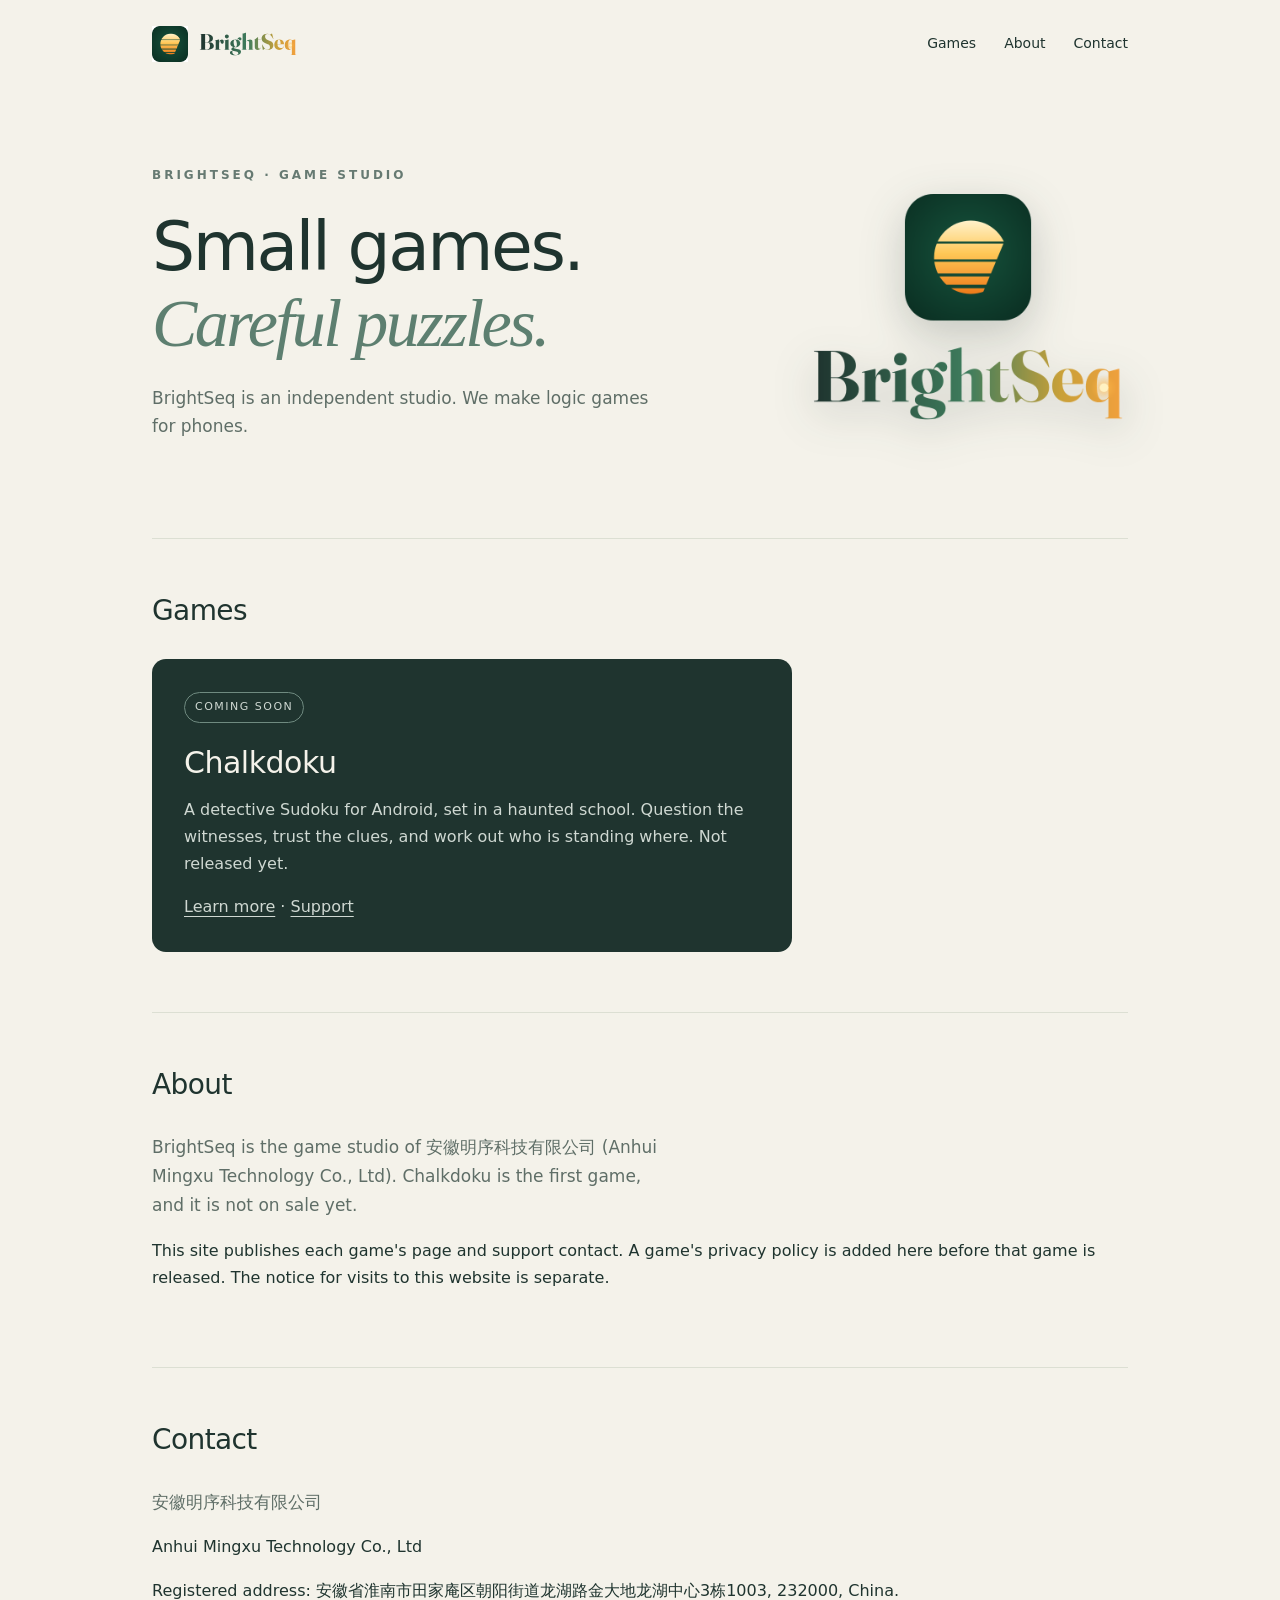
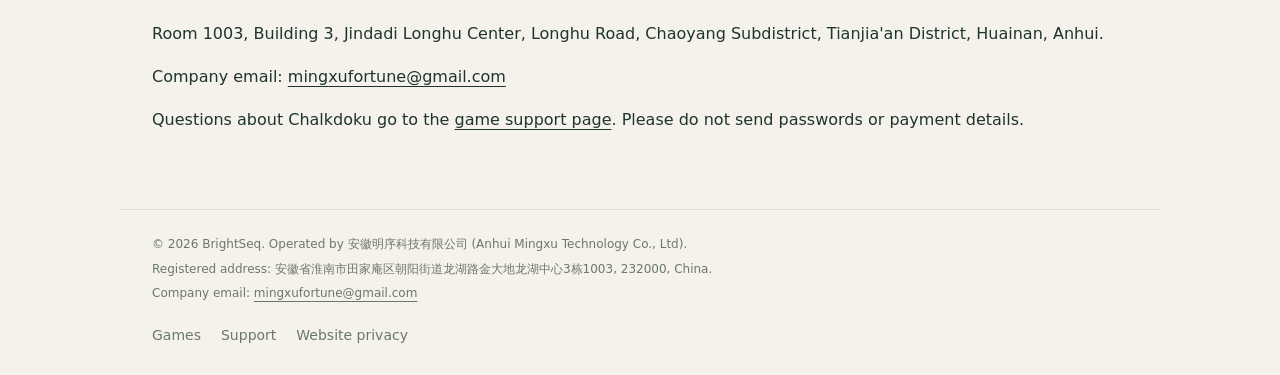
==== commit 5ec33572: "feat: 品牌图标改为一刀划过的条纹太阳，首页使用竖版组合 Co-Authored-By: Claude Sonnet 5.5 <noreply@anthropic.com>" ====
--- a/en/index.html
+++ b/en/index.html
@@ -25,7 +25,7 @@
       <h1>Small games.<br><em>Careful puzzles.</em></h1>
       <p class="lead">BrightSeq is an independent studio. We make logic games for phones.</p>
     </div>
-    <img class="hero-mark" src="/assets/brand/logo-512.png" width="320" height="320" alt="BrightSeq emblem: a stone stairway winding down to a small lantern in a mossy hollow">
+    <img class="hero-mark" src="/assets/brand/lockup-vertical.png" width="320" height="231" alt="BrightSeq logo: a striped sun cut by a single diagonal line, with the name BrightSeq below">
   </section>
   <section class="section" id="games">
     <h2>Games</h2>
